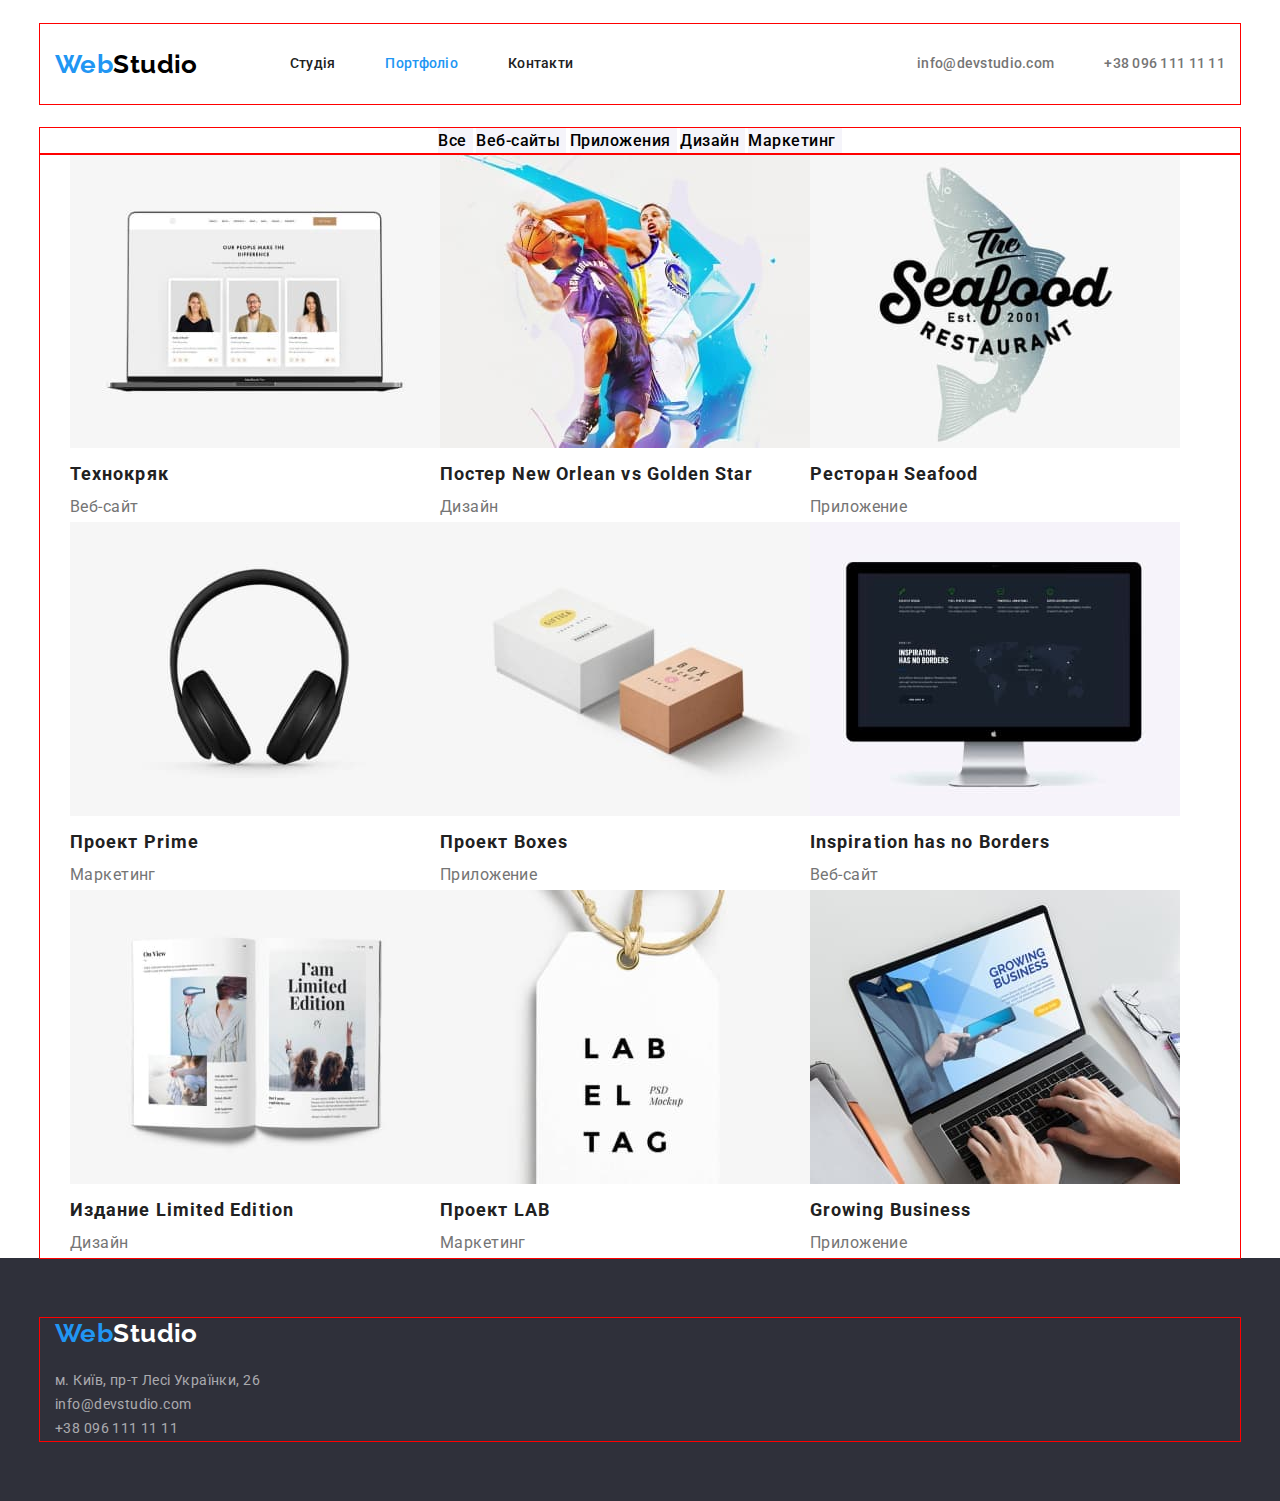
==== portfolio.html @ 921b5e52 "new project" ====
<!DOCTYPE html>
<html lang="uk">

<head>
    <meta charset="UTF-8" />
    <meta http-equiv="X-UA-Compatible" content="IE=edge" />
    <meta name="viewport" content="width=device-width, initial-scale=1.0" />
    <title>Портфоліо</title>
    <link 
        href="https://fonts.googleapis.com/css2?family=Raleway:wght@700&family=Roboto:wght@400;500;700;900&display=swap"
        rel="stylesheet" 
    />
    <link 
        rel="stylesheet" href="https://cdnjs.cloudflare.com/ajax/libs/modern-normalize/1.0.0/modern-normalize.min.css" 
    />
    <link rel="stylesheet" href="./css/styles.css" />
</head>

<body>
    <!-- Шапка сторінки -->
    <header class="header">
        <div class="container nav-header">
            <nav class="link-nav">
                <a class="logo" href="./index.html"><span class="accent">Web</span>Studio</a>
                <ul class="nav">
                    <li class="items"><a href="./index.html" class="link">Студія</a> </li>
                    <li class="items"><a href="./portfolio.html" class="link current">Портфоліо</a> </li>
                    <li class="items"><a href="" class="link">Контакти</a> </li>
                </ul>
            </nav>
            <ul class="nav-contact">
                <li class="items"><a href="mailto:info@devstudio.com">info@devstudio.com</a></li>
                <li class="items"><a href="tel:+380961111111">+38 096 111 11 11</a></li>
            </ul>
        </div>
    </header>
    <!-- Головний розділ-->
    <main class="portfolio">        
        <section class="filter-section">            
                <h1 class="title-filter visually-hidden">Портфоліо</h1>
                <!-- Фільтри -->
                <div class="filter">
                    <button class="filter-all filtr" type="button">Все</button>
                    <button class="filter-ws filtr" type="button">Веб-сайты</button>
                    <button class="filter-p filtr" type="button">Приложения</button>
                    <button class="filter-d filtr" type="button">Дизайн</button>
                    <button class="filter-m filtr" type="button">Маркетинг</button>
                </div>            
                <!-- Проекти -->
            <div class="container">
                <ul class="list">
                    <li>
                        <!-- <a> -->
                            <img src="./images/technokryak.jpg" alt="Технокряк" width="370" height="294" />
                            <h3 class="projects-title">Технокряк</h3>
                            <p class="projects-subtitle">Веб-сайт</p>
                        <!-- </a> -->
                    </li>
                    <li>
                        <img src="./images/gs.jpg" alt="Постер New Orlean vs Golden Star" width="370" height="294" />
                        <h3 class="projects-title">Постер New Orlean vs Golden Star</h3>
                        <p class="projects-subtitle">Дизайн</p>
                    </li>
                    <li>
                        <img src="./images/seafood.jpg" alt="Ресторан Seafood" width="370" height="294" />
                        <h3 class="projects-title">Ресторан Seafood</h3>
                        <p class="projects-subtitle">Приложение</p>
                    </li>
                    <li>
                        <img src="./images/prime.jpg" alt="Проект Prime" width="370" height="294" />
                        <h3 class="projects-title">Проект Prime</h3>
                        <p class="projects-subtitle">Маркетинг</p>
                    </li>
                    <li>
                        <img src="./images/boxes.jpg" alt="Проект Boxes" width="370" height="294" />
                        <h3 class="projects-title">Проект Boxes</h3>
                        <p class="projects-subtitle">Приложение</p>
                    </li>
                    <li>
                        <img src="./images/inspiration.jpg" alt="Inspiration has no Borders" width="370" height="294" />
                        <h3 class="projects-title">Inspiration has no Borders</h3>
                        <p class="projects-subtitle">Веб-сайт</p>
                    </li>
                    <li>
                        <img src="./images/le.jpg" alt="Издание Limited Edition" width="370" height="294" />
                        <h3 class="projects-title">Издание Limited Edition</h3>
                        <p class="projects-subtitle">Дизайн</p>
                    </li>
                    <li>
                        <img src="./images/lab.jpg" alt="Проект LAB" width="370" height="294" />
                        <h3 class="projects-title">Проект LAB</h3>
                        <p class="projects-subtitle">Маркетинг</p>
                    </li>
                    <li>
                        <img src="./images/business.jpg" alt="Growing Business" width="370" height="294" />
                        <h3 class="projects-title">Growing Business</h3>
                        <p class="projects-subtitle">Приложение</p>
                    </li>
                </ul>
            </div>
        </section>
    </main>
    <!-- Підвал сторінки -->
    <footer class="footer">
        <div class="container">
            <a class="footer-logo" href="./index.html"><span class="accent">Web</span>Studio</a>
            <address>
                <ul class="footer-list">
                    <li>
                        <a class="footer-address" href="https://goo.gl/maps/Uxr8CPiGGKussVzf7" target="_blank"
                            rel="noopener noreferrer">
                            м. Київ, пр-т Лесі Українки, 26
                        </a>
                    </li>
                    <li>
                        <a class="footer-contact" href="mailto:info@devstudio.com">info@devstudio.com</a>
                    </li>
                    <li>
                        <a class="footer-contact" href="tel:+380961111111">+38 096 111 11 11</a>
                    </li>
                </ul>
            </address>
        </div>
    </footer>
</body>

</html>
---- css/styles.css ----
:root {
--primary-text-color: #212121;
--secondary-text-color: #000000;
--text-color: #757575;
--text-white: #FFFFFF;
--accent-color: #2196F3;

--primary-bg-color: #FFFFFF;
--secondary-bg-color: #2F303A;
--button-bg-color: #F5F4FA;
}

body {
    margin: 0;
    background-color: var(--primary-bg-color);
    color: var(--text-color);
    font-family: Roboto, sans-serif;    
    font-size: 14px;
    line-height: 1.71;
    letter-spacing: 0.03em
}

h1,
h2,
h3,
button,
p {
    padding: 0;
    margin: 0;
}

ul {
    list-style: none;
    padding: 0;
    margin: 0;
}

.title {
    color: var(--primary-text-color);
}

.visually-hidden {
    position: absolute;
    width: 1px;
    height: 1px;
    margin: -1px;
    border: 0;
    padding: 0;
    white-space: nowrap;
    clip-path: inset(100%);
    clip: rect(0 0 0 0);
    overflow: hidden;
}

.container {
    margin-left: auto;
    margin-right: auto;
    width: 1200px;
    outline: 1px solid red;
    padding-left: 15px;
    padding-right: 15px;    
}

/* Шапка сторінки */

.header {    
    padding-top: 24px;
    padding-bottom: 24px;    
}

.nav-header {
    display: flex;
    align-items: center;
    justify-content: space-between;
}

.link-nav {
    display: flex;
    align-items: center;
}

.logo {
    color: var(--secondary-text-color);
    font-family: Raleway, sans-serif;
    font-weight: 700;
    font-size: 26px;
    line-height: 1.19;
    text-decoration: none; 
    margin-right: 92px;       
}
.accent {
    color: var(--accent-color);
}

.nav {
    display: flex;            
}

.link-nav .items:not(:last-child) {
    margin-right: 50px;
}

.link {
    display: block;
    color: var(--primary-text-color);
    font-weight: 500;    
    line-height: 1.14;
    letter-spacing: 0.02em;
    text-decoration: none;
    padding-top: 32px;
    padding-bottom: 32px;        
}

.link:hover, 
.nav-contact a:hover,
.link:focus,
.nav-contact a:focus {
    color: var(--accent-color);
}

.nav .link.current {
    color: var(--accent-color);
}

.nav-contact {
    display: flex;    
}

.nav-contact .items + .items {
    margin-left: 50px;
}

.nav-contact a {
    color: var(--text-color);
    font-weight: 500;
    letter-spacing: 0.02em;    
    line-height: 1.14;
    text-decoration: none;    
}

/* Головний розділ */

/* Основний */
.main {
    background-color: var(--secondary-bg-color);    
    text-align: center;    
    height: 600px;    
    padding-top: 200px;
    padding-bottom: 200px;    
}

.main-title {
    color: var(--text-white);
    font-weight: 900;
    font-size: 44px;
    line-height: 1.36;    
    letter-spacing: 0.06em;
    text-transform: uppercase;    
    margin-bottom: 30px;    
}

.main-button {
    background: var(--accent-color);
    color: var(--text-white);
    box-shadow: 0px 4px 4px rgba(0, 0, 0, 0.15);
    border-radius: 4px;
    padding: 10px 32px;
    min-width: 216px;
    font-family: inherit;
    font-weight: 700;
    font-size: 16px;
    line-height: 1.88;
    letter-spacing: 0.06em;    
    cursor: pointer;   
    border: none;
    margin-bottom: 0;    
}

/* Особливості */

.peculiarity {
    padding-top: 94px;
    padding-bottom: 94px;
}

.peculiarity-title {
    color: var(--primary-text-color);
    font-weight: 700;    
    line-height: 1.14;    
    text-transform: uppercase;    
    margin: 0;
    padding-bottom: 10px;
}

.peculiarity-list {
    display: flex;
    padding-right: 30px;
}

/* Чим ми займаємося */

.case {    
    padding-bottom: 94px;    
}

.case-list {
    display: flex;
    justify-content: space-between;    
}

.case-title,
.team-title {
    font-weight: 700;
    color: var(--primary-text-color);
    font-size: 36px;
    line-height: 1.67;
    text-align: center;
    margin: 0;
    padding-bottom: 50px;    
}

/* Наша команда  */

.team {
    background-color: var(--button-bg-color);
    margin-left: auto;
    margin-right: auto;    
    padding-top: 94px;
    padding-bottom: 94px;       
}

.time-name {
    color: var(--primary-text-color);
    font-weight: 500;
    font-size: 16px;
    line-height: 1.19;
    margin: 0; 
    padding-bottom: 10px;   
}

.team-list {
    display: flex;
    justify-content: space-between;
}

.team-list p {
    font-size: 16px;
    line-height: 1.19;
    margin: 0;
    padding-bottom: 30px;    
}
/* Підвал сторінки */

.footer {
    background-color: var(--secondary-bg-color);
    padding-top: 60px;
    padding-bottom: 60px;    
}

.footer-logo {
    display: inline-block;
    color: var(--text-white);
    font-family: Raleway, sans-serif;
    font-weight: 700;
    font-size: 26px;
    line-height: 1.19;
    text-decoration: none;    
    margin-bottom: 20px;
}

.footer-address,
.footer-contact {
    color: rgba(255, 255, 255, 0.6);
    font-style: normal;
    text-decoration: none;       
}

.footer-address:hover,
.footer-contact:hover,
.footer-address:focus,
.footer-contact:focus {
    color: var(--text-white);
}

.footer-contact.mail {
    padding-top: 9px;
    padding-bottom: 9px;
}

/* Портфоліо */

.filter {
    text-align: center;
    margin-left: auto;
    margin-right: auto;
    width: 1200px;
    outline: 1px solid red;
    padding-left: 15px;
    padding-right: 15px;
}

.filter button {
    border: none;
    background-color: var(--button-bg-color);
    font-family: inherit;
    font-weight: 500;
    font-size: 16px;
    line-height: 1.62;
    text-align: center;
    letter-spacing: 0.03em;
    padding-right: 6px;
}

.filtr:hover,
.filtr:focus {
    background-color: var(--accent-color);
    color: var(--text-white);
}

.list {
    padding-left: 15px;
    padding-right: 15px;
    display: flex;
    flex-wrap: wrap;
}

.projects-title {
    color: var(--primary-text-color);
    font-weight: 700;
    font-size: 18px;
    line-height: 2.0;
    letter-spacing: 0.06em;
    margin: 0;
}

.projects-subtitle {
    color: var(--text-color);    
    font-size: 16px;
    line-height: 1.88;
    margin: 0;    
}
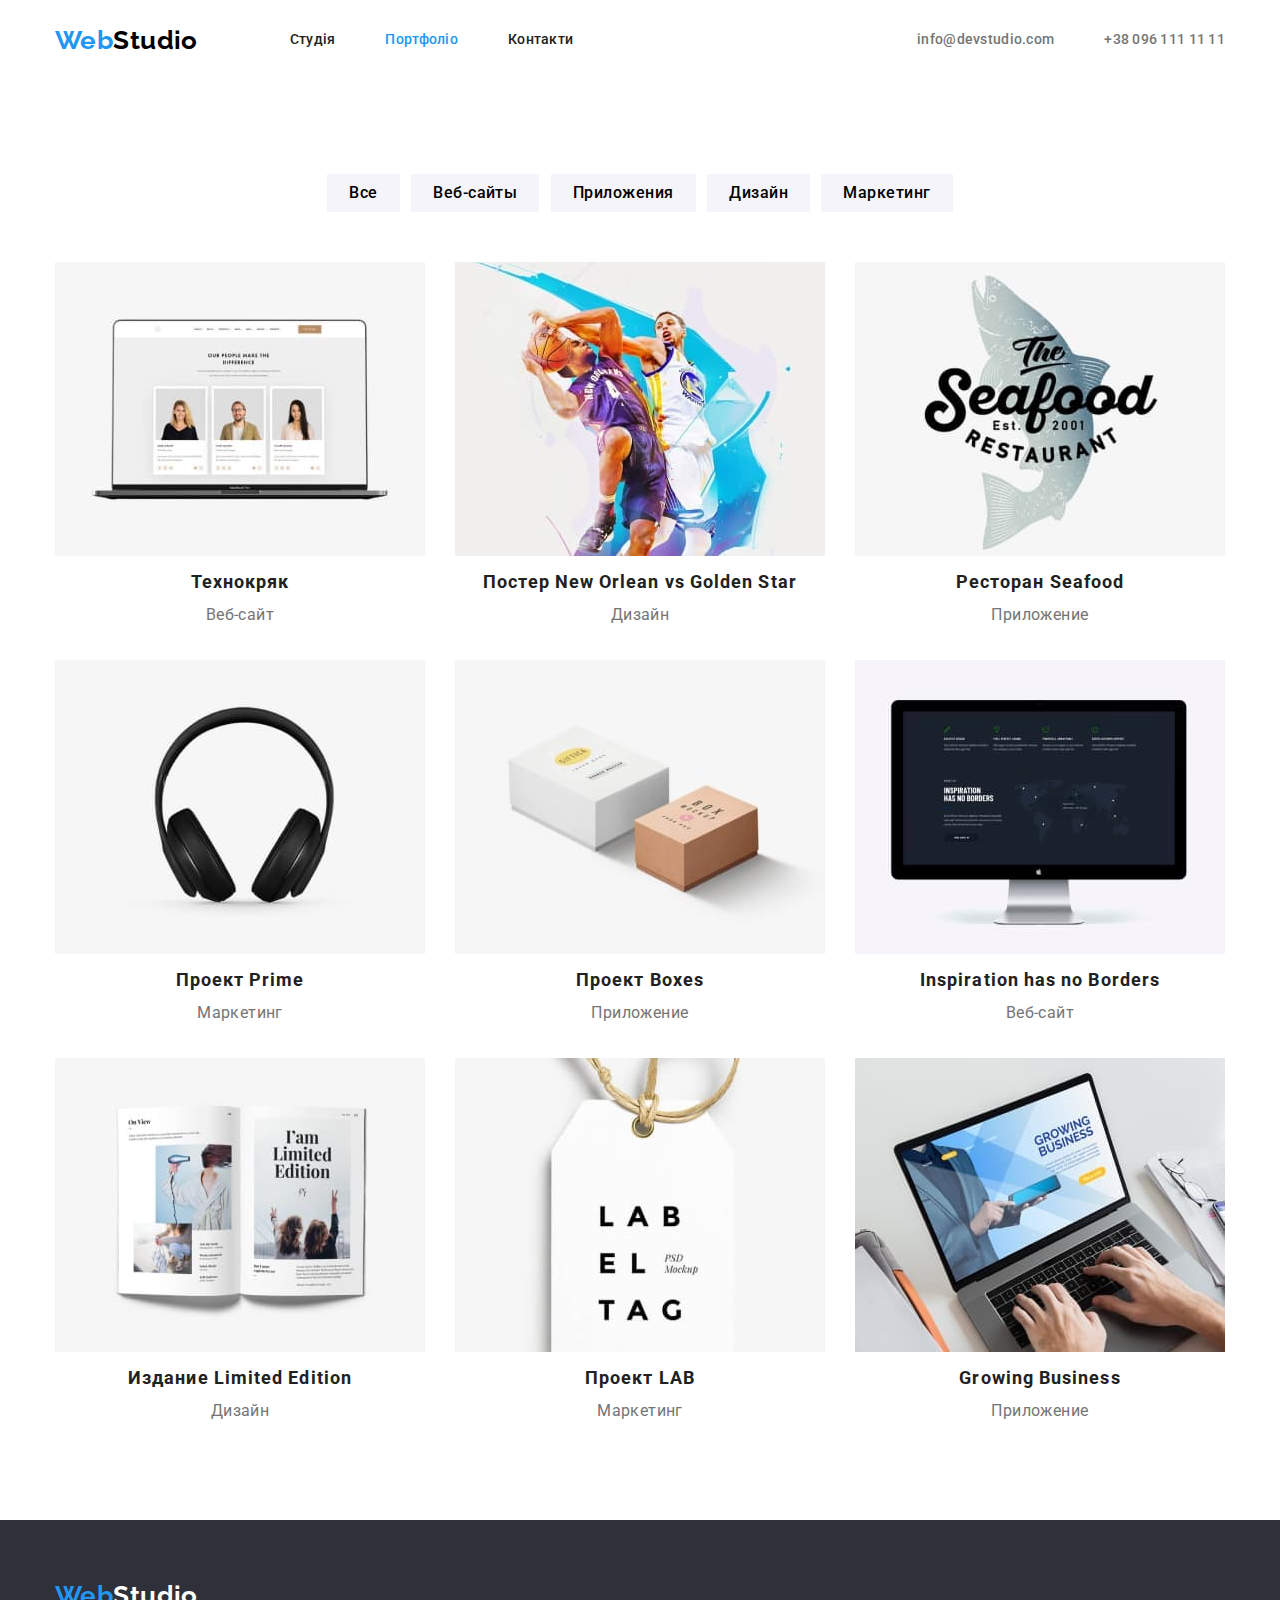
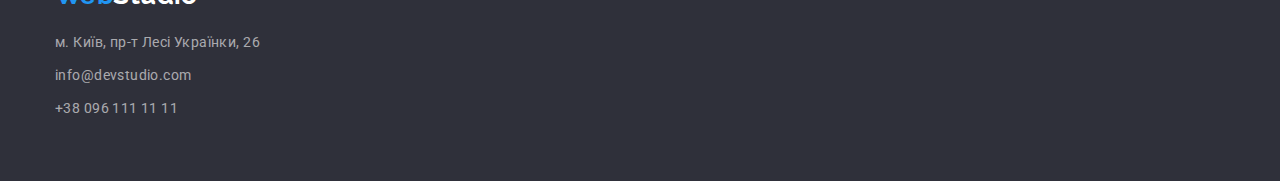
==== commit 32485758: "Update project" ====
--- a/portfolio.html
+++ b/portfolio.html
@@ -47,51 +47,51 @@
                     <button class="filter-m filtr" type="button">Маркетинг</button>
                 </div>            
                 <!-- Проекти -->
-            <div class="container">
+            <div>
                 <ul class="list">
-                    <li>
+                    <li class="items">
                         <!-- <a> -->
                             <img src="./images/technokryak.jpg" alt="Технокряк" width="370" height="294" />
                             <h3 class="projects-title">Технокряк</h3>
                             <p class="projects-subtitle">Веб-сайт</p>
                         <!-- </a> -->
                     </li>
-                    <li>
+                    <li class="items">
                         <img src="./images/gs.jpg" alt="Постер New Orlean vs Golden Star" width="370" height="294" />
                         <h3 class="projects-title">Постер New Orlean vs Golden Star</h3>
                         <p class="projects-subtitle">Дизайн</p>
                     </li>
-                    <li>
+                    <li class="items">
                         <img src="./images/seafood.jpg" alt="Ресторан Seafood" width="370" height="294" />
                         <h3 class="projects-title">Ресторан Seafood</h3>
                         <p class="projects-subtitle">Приложение</p>
                     </li>
-                    <li>
+                    <li class="items">
                         <img src="./images/prime.jpg" alt="Проект Prime" width="370" height="294" />
                         <h3 class="projects-title">Проект Prime</h3>
                         <p class="projects-subtitle">Маркетинг</p>
                     </li>
-                    <li>
+                    <li class="items">
                         <img src="./images/boxes.jpg" alt="Проект Boxes" width="370" height="294" />
                         <h3 class="projects-title">Проект Boxes</h3>
                         <p class="projects-subtitle">Приложение</p>
                     </li>
-                    <li>
+                    <li class="items">
                         <img src="./images/inspiration.jpg" alt="Inspiration has no Borders" width="370" height="294" />
                         <h3 class="projects-title">Inspiration has no Borders</h3>
                         <p class="projects-subtitle">Веб-сайт</p>
                     </li>
-                    <li>
+                    <li class="items">
                         <img src="./images/le.jpg" alt="Издание Limited Edition" width="370" height="294" />
                         <h3 class="projects-title">Издание Limited Edition</h3>
                         <p class="projects-subtitle">Дизайн</p>
-                    </li>
-                    <li>
+                    </li class="items">
+                    <li class="items">
                         <img src="./images/lab.jpg" alt="Проект LAB" width="370" height="294" />
                         <h3 class="projects-title">Проект LAB</h3>
                         <p class="projects-subtitle">Маркетинг</p>
                     </li>
-                    <li>
+                    <li class="items">
                         <img src="./images/business.jpg" alt="Growing Business" width="370" height="294" />
                         <h3 class="projects-title">Growing Business</h3>
                         <p class="projects-subtitle">Приложение</p>
@@ -113,7 +113,7 @@
                         </a>
                     </li>
                     <li>
-                        <a class="footer-contact" href="mailto:info@devstudio.com">info@devstudio.com</a>
+                        <a class="footer-contact mail" href="mailto:info@devstudio.com">info@devstudio.com</a>
                     </li>
                     <li>
                         <a class="footer-contact" href="tel:+380961111111">+38 096 111 11 11</a>
--- a/css/styles.css
+++ b/css/styles.css
@@ -55,18 +55,12 @@
 .container {
     margin-left: auto;
     margin-right: auto;
-    width: 1200px;
-    outline: 1px solid red;
+    width: 1200px;    
     padding-left: 15px;
     padding-right: 15px;    
 }
 
 /* Шапка сторінки */
-
-.header {    
-    padding-top: 24px;
-    padding-bottom: 24px;    
-}
 
 .nav-header {
     display: flex;
@@ -85,7 +79,9 @@
     font-weight: 700;
     font-size: 26px;
     line-height: 1.19;
-    text-decoration: none; 
+    text-decoration: none;
+    padding-top: 24px;
+    padding-bottom: 24px; 
     margin-right: 92px;       
 }
 .accent {
@@ -124,6 +120,11 @@
 
 .nav-contact {
     display: flex;    
+}
+
+.nav-contact .items a {
+    padding-top: 32px;
+    padding-bottom: 32px;
 }
 
 .nav-contact .items + .items {
@@ -193,8 +194,11 @@
 }
 
 .peculiarity-list {
-    display: flex;
-    padding-right: 30px;
+    display: flex;    
+}
+
+.peculiarity-list .items+.items {
+    margin-left: 30px;
 }
 
 /* Чим ми займаємося */
@@ -243,12 +247,21 @@
     justify-content: space-between;
 }
 
+.team-list .items + .items {
+    margin-left: 30px;
+}
+
+.team-list img {
+    padding-bottom: 30px;
+}
+
 .team-list p {
     font-size: 16px;
     line-height: 1.19;
     margin: 0;
     padding-bottom: 30px;    
 }
+
 /* Підвал сторінки */
 
 .footer {
@@ -282,19 +295,23 @@
     color: var(--text-white);
 }
 
-.footer-contact.mail {
-    padding-top: 9px;
-    padding-bottom: 9px;
+.footer-contact {
+    display: block;
+    margin-top: 9px;    
 }
 
 /* Портфоліо */
 
-.filter {
+.portfolio {
+    padding-top: 94px;
+    padding-bottom: 94px;
+}
+
+.filter-section {
     text-align: center;
     margin-left: auto;
     margin-right: auto;
-    width: 1200px;
-    outline: 1px solid red;
+    width: 1200px;    
     padding-left: 15px;
     padding-right: 15px;
 }
@@ -307,8 +324,13 @@
     font-size: 16px;
     line-height: 1.62;
     text-align: center;
-    letter-spacing: 0.03em;
-    padding-right: 6px;
+    letter-spacing: 0.03em;    
+    margin-bottom: 50px;
+    padding: 6px 22px ;
+}
+
+.filter .filtr+.filtr {
+    margin-left: 8px;
 }
 
 .filtr:hover,
@@ -318,10 +340,20 @@
 }
 
 .list {
-    padding-left: 15px;
-    padding-right: 15px;
-    display: flex;
-    flex-wrap: wrap;
+    display: flex;
+    flex-wrap: wrap;    
+}    
+
+.list .items:not(:nth-child(3n)) {
+    margin-right: 30px;
+}
+
+.list .items {
+    margin-bottom: 30px;
+}
+
+.list .items:nth-last-child(-n + 3) {
+    margin-bottom: 0px;
 }
 
 .projects-title {
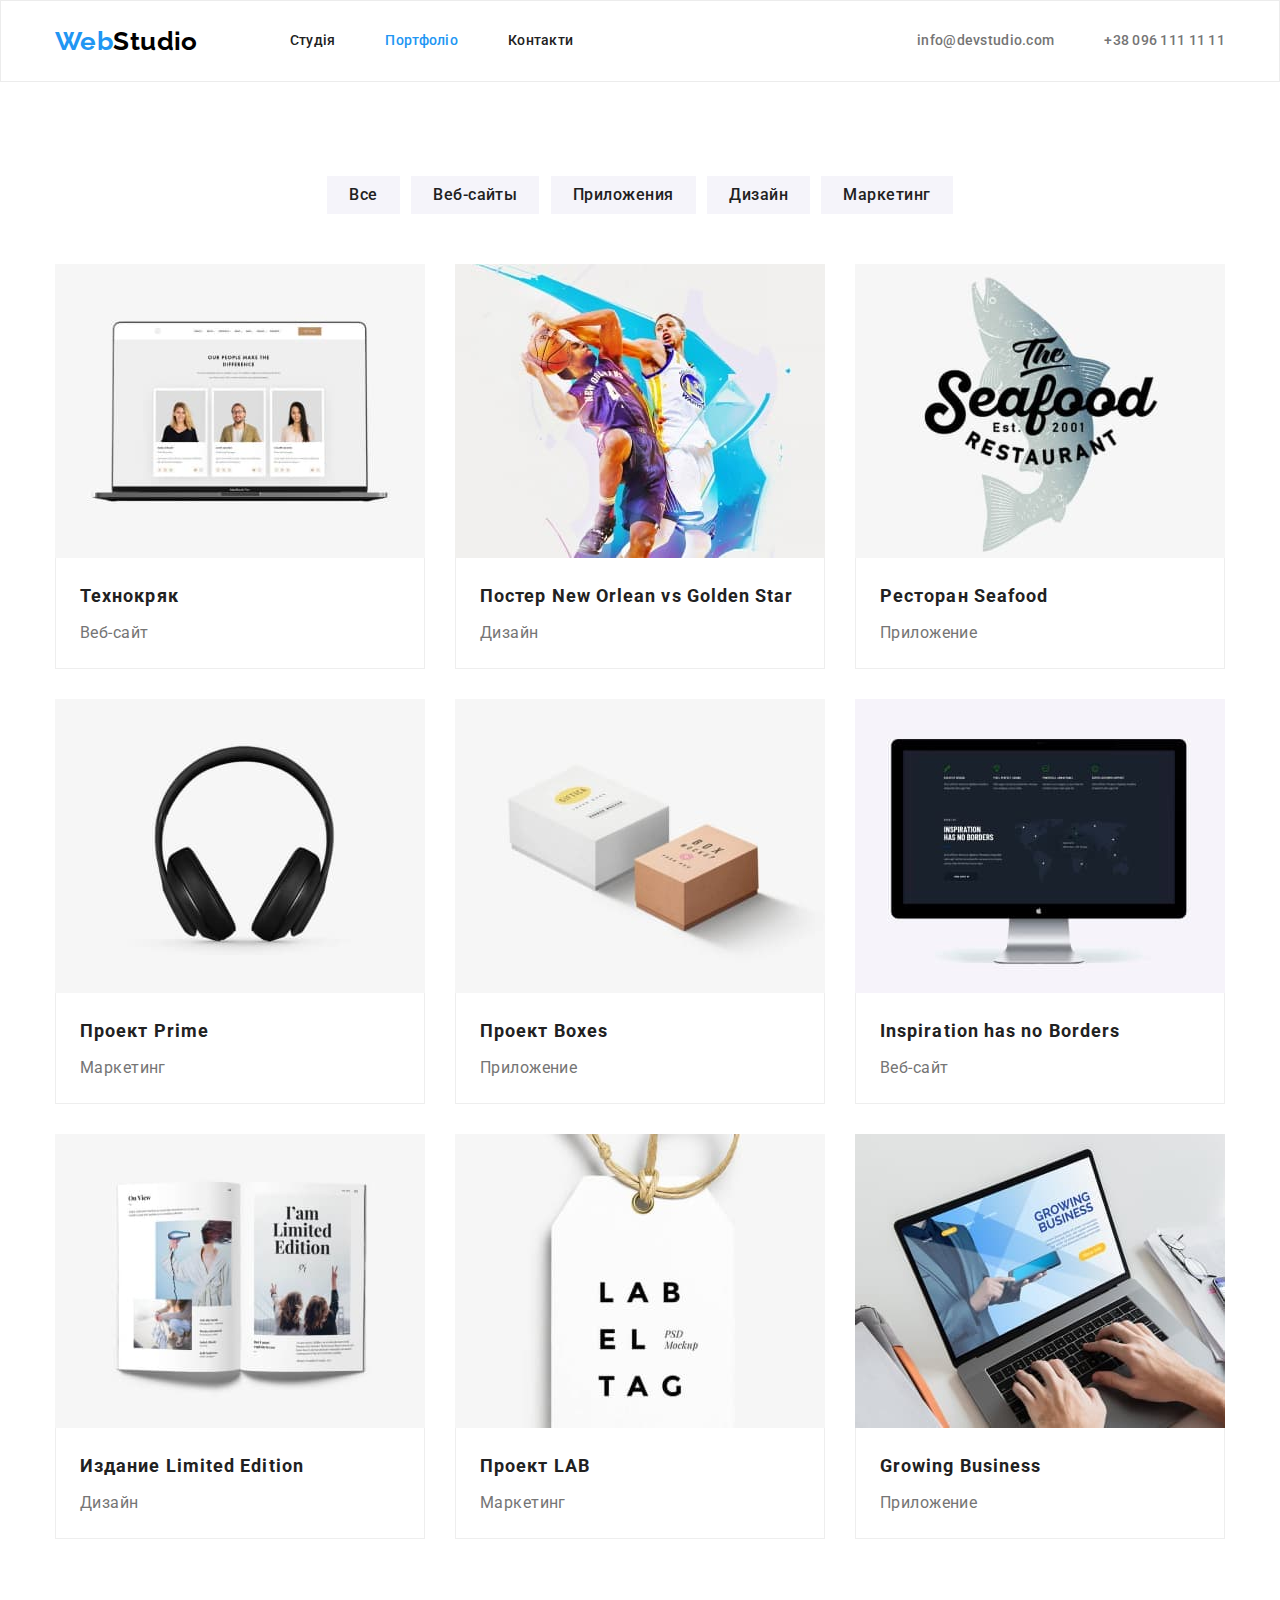
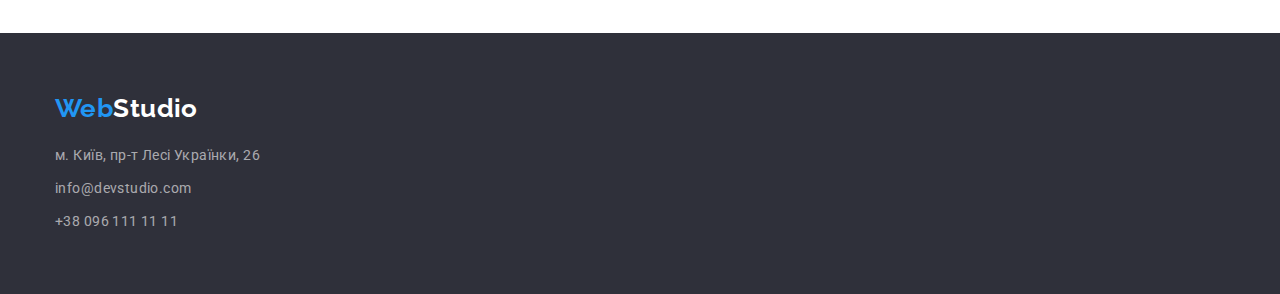
==== commit 53ca2d8f: "update project" ====
--- a/portfolio.html
+++ b/portfolio.html
@@ -37,67 +37,81 @@
     <!-- Головний розділ-->
     <main class="portfolio">        
         <section class="filter-section">            
-                <h1 class="title-filter visually-hidden">Портфоліо</h1>
-                <!-- Фільтри -->
-                <div class="filter">
-                    <button class="filter-all filtr" type="button">Все</button>
-                    <button class="filter-ws filtr" type="button">Веб-сайты</button>
-                    <button class="filter-p filtr" type="button">Приложения</button>
-                    <button class="filter-d filtr" type="button">Дизайн</button>
-                    <button class="filter-m filtr" type="button">Маркетинг</button>
-                </div>            
-                <!-- Проекти -->
-            <div>
-                <ul class="list">
-                    <li class="items">
-                        <!-- <a> -->
-                            <img src="./images/technokryak.jpg" alt="Технокряк" width="370" height="294" />
+            <h1 class="title-filter visually-hidden">Портфоліо</h1>
+            <!-- Фільтри -->
+            <div class="filter">
+                <button class="filter-all filtr" type="button">Все</button>
+                <button class="filter-ws filtr" type="button">Веб-сайты</button>
+                <button class="filter-p filtr" type="button">Приложения</button>
+                <button class="filter-d filtr" type="button">Дизайн</button>
+                <button class="filter-m filtr" type="button">Маркетинг</button>
+            </div>            
+            <!-- Проекти -->            
+            <ul class="list">
+                <li class="items">                        
+                    <img src="./images/technokryak.jpg" alt="Технокряк" width="370" height="294" />
+                    <div class="border">
                             <h3 class="projects-title">Технокряк</h3>
                             <p class="projects-subtitle">Веб-сайт</p>
-                        <!-- </a> -->
-                    </li>
-                    <li class="items">
-                        <img src="./images/gs.jpg" alt="Постер New Orlean vs Golden Star" width="370" height="294" />
-                        <h3 class="projects-title">Постер New Orlean vs Golden Star</h3>
-                        <p class="projects-subtitle">Дизайн</p>
-                    </li>
-                    <li class="items">
-                        <img src="./images/seafood.jpg" alt="Ресторан Seafood" width="370" height="294" />
+                    </div>                        
+                </li>
+                <li class="items">
+                    <img src="./images/gs.jpg" alt="Постер New Orlean vs Golden Star" width="370" height="294" />
+                    <div class="border">
+                            <h3 class="projects-title">Постер New Orlean vs Golden Star</h3>
+                            <p class="projects-subtitle">Дизайн</p>
+                    </div>                        
+                </li>
+                <li class="items">
+                    <img src="./images/seafood.jpg" alt="Ресторан Seafood" width="370" height="294" />
+                    <div class="border">
                         <h3 class="projects-title">Ресторан Seafood</h3>
                         <p class="projects-subtitle">Приложение</p>
-                    </li>
-                    <li class="items">
-                        <img src="./images/prime.jpg" alt="Проект Prime" width="370" height="294" />
+                    </div>
+                </li>
+                <li class="items">
+                    <img src="./images/prime.jpg" alt="Проект Prime" width="370" height="294" />
+                    <div class="border">
                         <h3 class="projects-title">Проект Prime</h3>
                         <p class="projects-subtitle">Маркетинг</p>
-                    </li>
-                    <li class="items">
-                        <img src="./images/boxes.jpg" alt="Проект Boxes" width="370" height="294" />
+                    </div>
+                </li>
+                <li class="items">
+                    <img src="./images/boxes.jpg" alt="Проект Boxes" width="370" height="294" />
+                    <div class="border">
                         <h3 class="projects-title">Проект Boxes</h3>
                         <p class="projects-subtitle">Приложение</p>
-                    </li>
-                    <li class="items">
-                        <img src="./images/inspiration.jpg" alt="Inspiration has no Borders" width="370" height="294" />
+                    </div>
+                </li>
+                <li class="items">
+                    <img src="./images/inspiration.jpg" alt="Inspiration has no Borders" width="370" height="294" />
+                    <div class="border">
                         <h3 class="projects-title">Inspiration has no Borders</h3>
                         <p class="projects-subtitle">Веб-сайт</p>
-                    </li>
-                    <li class="items">
-                        <img src="./images/le.jpg" alt="Издание Limited Edition" width="370" height="294" />
+                    </div>
+                </li>
+                <li class="items">
+                    <img src="./images/le.jpg" alt="Издание Limited Edition" width="370" height="294" />
+                    <div class="border">
                         <h3 class="projects-title">Издание Limited Edition</h3>
                         <p class="projects-subtitle">Дизайн</p>
-                    </li class="items">
-                    <li class="items">
-                        <img src="./images/lab.jpg" alt="Проект LAB" width="370" height="294" />
+                    </div>
+                </l>
+                <li class="items">
+                    <img src="./images/lab.jpg" alt="Проект LAB" width="370" height="294" />
+                    <div class="border">
                         <h3 class="projects-title">Проект LAB</h3>
                         <p class="projects-subtitle">Маркетинг</p>
-                    </li>
-                    <li class="items">
-                        <img src="./images/business.jpg" alt="Growing Business" width="370" height="294" />
+                    </div>
+                </li>
+                <li class="items">
+                    <img src="./images/business.jpg" alt="Growing Business" width="370" height="294" />
+                    <div class="border">
                         <h3 class="projects-title">Growing Business</h3>
                         <p class="projects-subtitle">Приложение</p>
-                    </li>
-                </ul>
-            </div>
+                    </div>
+                </li>
+            </ul>            
         </section>
     </main>
     <!-- Підвал сторінки -->
@@ -106,16 +120,16 @@
             <a class="footer-logo" href="./index.html"><span class="accent">Web</span>Studio</a>
             <address>
                 <ul class="footer-list">
-                    <li>
+                    <li class="items">
                         <a class="footer-address" href="https://goo.gl/maps/Uxr8CPiGGKussVzf7" target="_blank"
                             rel="noopener noreferrer">
                             м. Київ, пр-т Лесі Українки, 26
                         </a>
                     </li>
-                    <li>
+                    <li class="items">
                         <a class="footer-contact mail" href="mailto:info@devstudio.com">info@devstudio.com</a>
                     </li>
-                    <li>
+                    <li class="items">
                         <a class="footer-contact" href="tel:+380961111111">+38 096 111 11 11</a>
                     </li>
                 </ul>
--- a/css/styles.css
+++ b/css/styles.css
@@ -34,6 +34,13 @@
     padding: 0;
     margin: 0;
 }
+
+img {
+    display: block;
+    height: auto;
+    max-width: 100%;
+}
+
 
 .title {
     color: var(--primary-text-color);
@@ -61,11 +68,13 @@
 }
 
 /* Шапка сторінки */
+.header {
+    border: 1px solid #ECECEC;
+}
 
 .nav-header {
     display: flex;
-    align-items: center;
-    justify-content: space-between;
+    align-items: center;    
 }
 
 .link-nav {
@@ -119,7 +128,8 @@
 }
 
 .nav-contact {
-    display: flex;    
+    display: flex;
+    margin-left: auto;    
 }
 
 .nav-contact .items a {
@@ -144,8 +154,7 @@
 /* Основний */
 .main {
     background-color: var(--secondary-bg-color);    
-    text-align: center;    
-    height: 600px;    
+    text-align: center;
     padding-top: 200px;
     padding-bottom: 200px;    
 }
@@ -173,8 +182,7 @@
     line-height: 1.88;
     letter-spacing: 0.06em;    
     cursor: pointer;   
-    border: none;
-    margin-bottom: 0;    
+    border: none;    
 }
 
 /* Особливості */
@@ -190,7 +198,7 @@
     line-height: 1.14;    
     text-transform: uppercase;    
     margin: 0;
-    padding-bottom: 10px;
+    margin-bottom: 10px;
 }
 
 .peculiarity-list {
@@ -208,8 +216,11 @@
 }
 
 .case-list {
-    display: flex;
-    justify-content: space-between;    
+    display: flex;       
+}
+
+.case-list .items + .items {
+    margin-left: 30px;
 }
 
 .case-title,
@@ -220,7 +231,7 @@
     line-height: 1.67;
     text-align: center;
     margin: 0;
-    padding-bottom: 50px;    
+    margin-bottom: 50px;    
 }
 
 /* Наша команда  */
@@ -230,7 +241,7 @@
     margin-left: auto;
     margin-right: auto;    
     padding-top: 94px;
-    padding-bottom: 94px;       
+    padding-bottom: 94px;           
 }
 
 .time-name {
@@ -238,8 +249,9 @@
     font-weight: 500;
     font-size: 16px;
     line-height: 1.19;
+    text-align: center;
     margin: 0; 
-    padding-bottom: 10px;   
+    margin-bottom: 10px;   
 }
 
 .team-list {
@@ -247,19 +259,25 @@
     justify-content: space-between;
 }
 
+.team-list .items {
+    box-shadow: 0px 1px 3px rgba(0, 0, 0, 0.12), 0px 1px 1px rgba(0, 0, 0, 0.14), 0px 2px 1px rgba(0, 0, 0, 0.2);
+    border-radius: 0px 0px 4px 4px;
+}
+
 .team-list .items + .items {
     margin-left: 30px;
 }
 
 .team-list img {
-    padding-bottom: 30px;
+    margin-bottom: 30px;
 }
 
 .team-list p {
     font-size: 16px;
     line-height: 1.19;
-    margin: 0;
-    padding-bottom: 30px;    
+    text-align: center;
+    margin: 0;
+    margin-bottom: 30px;    
 }
 
 /* Підвал сторінки */
@@ -297,36 +315,44 @@
 
 .footer-contact {
     display: block;
-    margin-top: 9px;    
+    /* margin-top: 9px;     */
+}
+
+.footer-list .items + .items {
+    margin-top: 9px;
 }
 
 /* Портфоліо */
 
-.portfolio {
-    padding-top: 94px;
-    padding-bottom: 94px;
-}
-
 .filter-section {
-    text-align: center;
     margin-left: auto;
     margin-right: auto;
     width: 1200px;    
     padding-left: 15px;
     padding-right: 15px;
+    padding-top: 94px;
+    padding-bottom: 94px;
+}
+
+.filter {
+    text-align: center;
+    margin-bottom: 50px;
 }
 
 .filter button {
     border: none;
     background-color: var(--button-bg-color);
+    color: var(--primary-text-color);
     font-family: inherit;
     font-weight: 500;
     font-size: 16px;
     line-height: 1.62;
+    align-items: center;
     text-align: center;
     letter-spacing: 0.03em;    
-    margin-bottom: 50px;
+    /* margin-bottom: 50px; */
     padding: 6px 22px ;
+    cursor: pointer;
 }
 
 .filter .filtr+.filtr {
@@ -356,19 +382,26 @@
     margin-bottom: 0px;
 }
 
+.border {
+    border: 1px solid #eeeeee;
+    padding: 20px 24px;
+    border-top: none;
+}
+
 .projects-title {
     color: var(--primary-text-color);
     font-weight: 700;
     font-size: 18px;
     line-height: 2.0;
-    letter-spacing: 0.06em;
-    margin: 0;
+    letter-spacing: 0.06em;    
+    margin: 0;
+    margin-bottom: 4px;
 }
 
 .projects-subtitle {
     color: var(--text-color);    
     font-size: 16px;
-    line-height: 1.88;
+    line-height: 1.88;    
     margin: 0;    
 }
 
